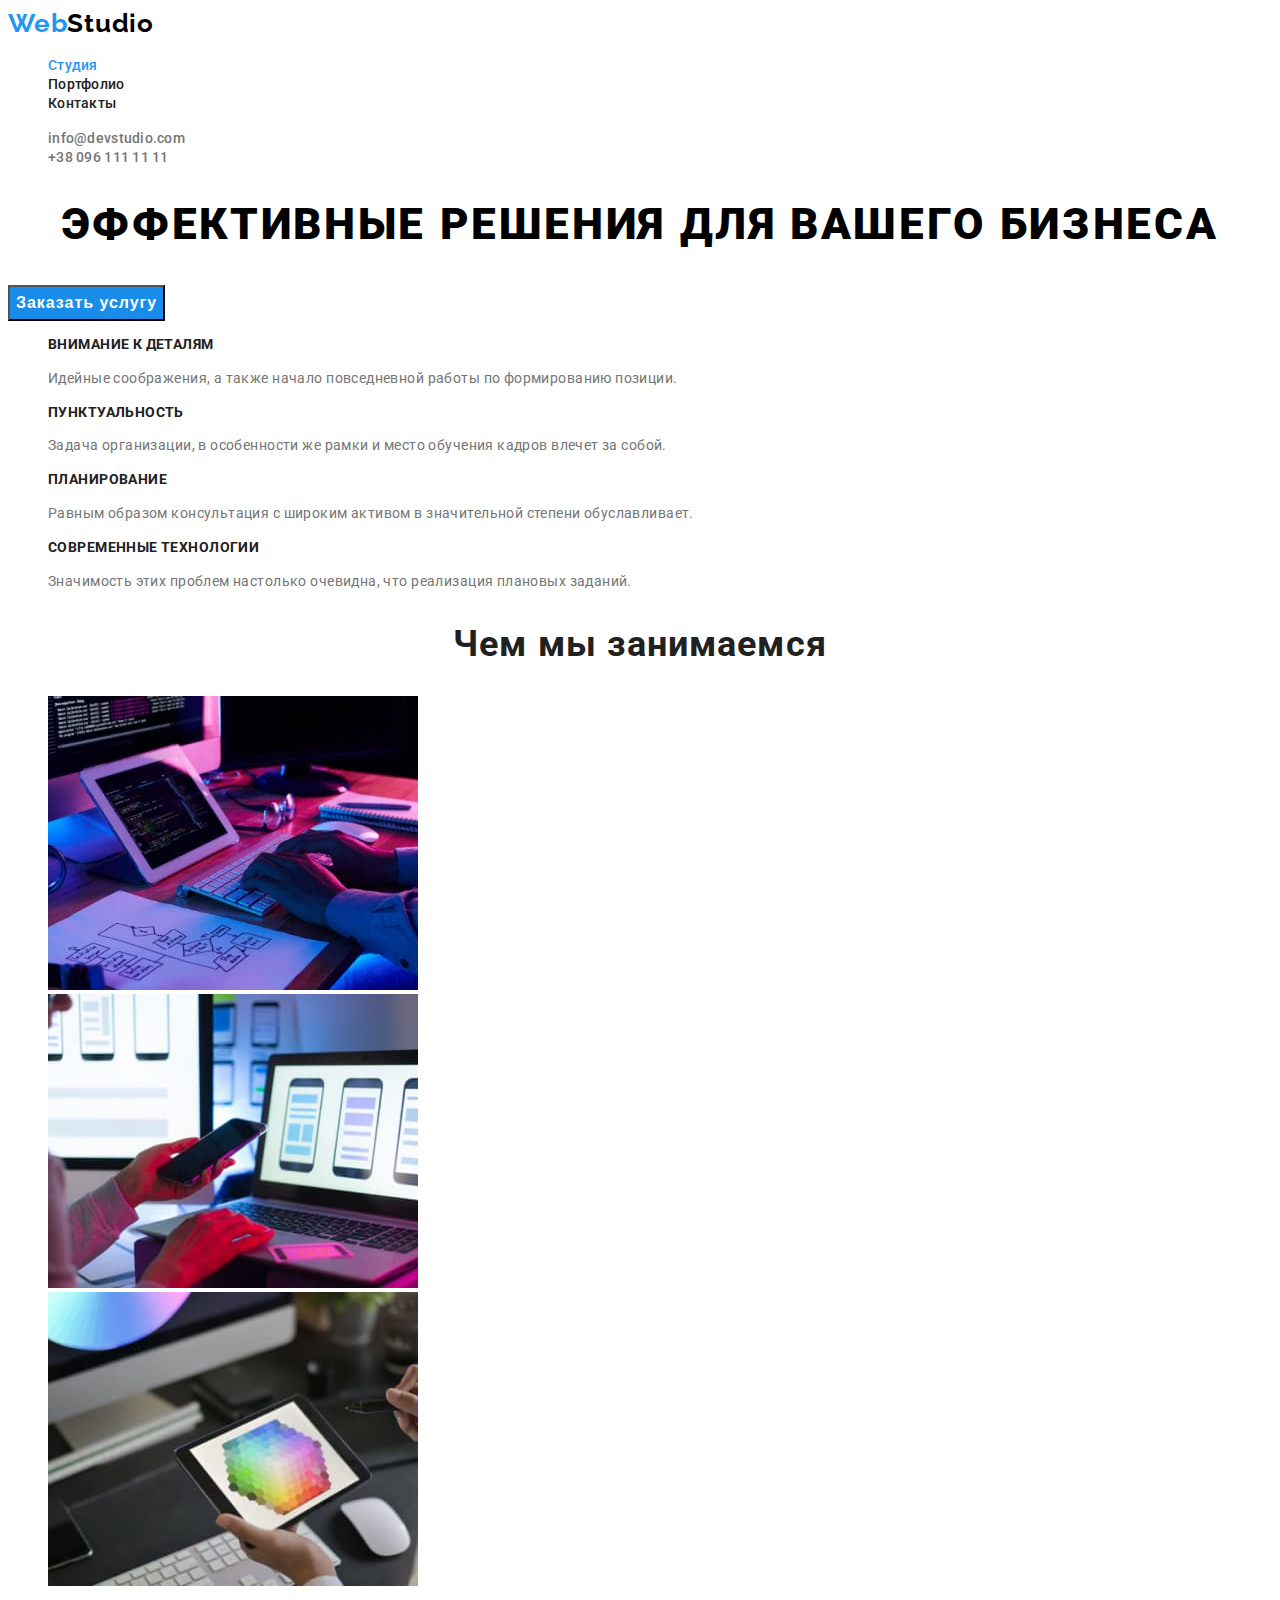
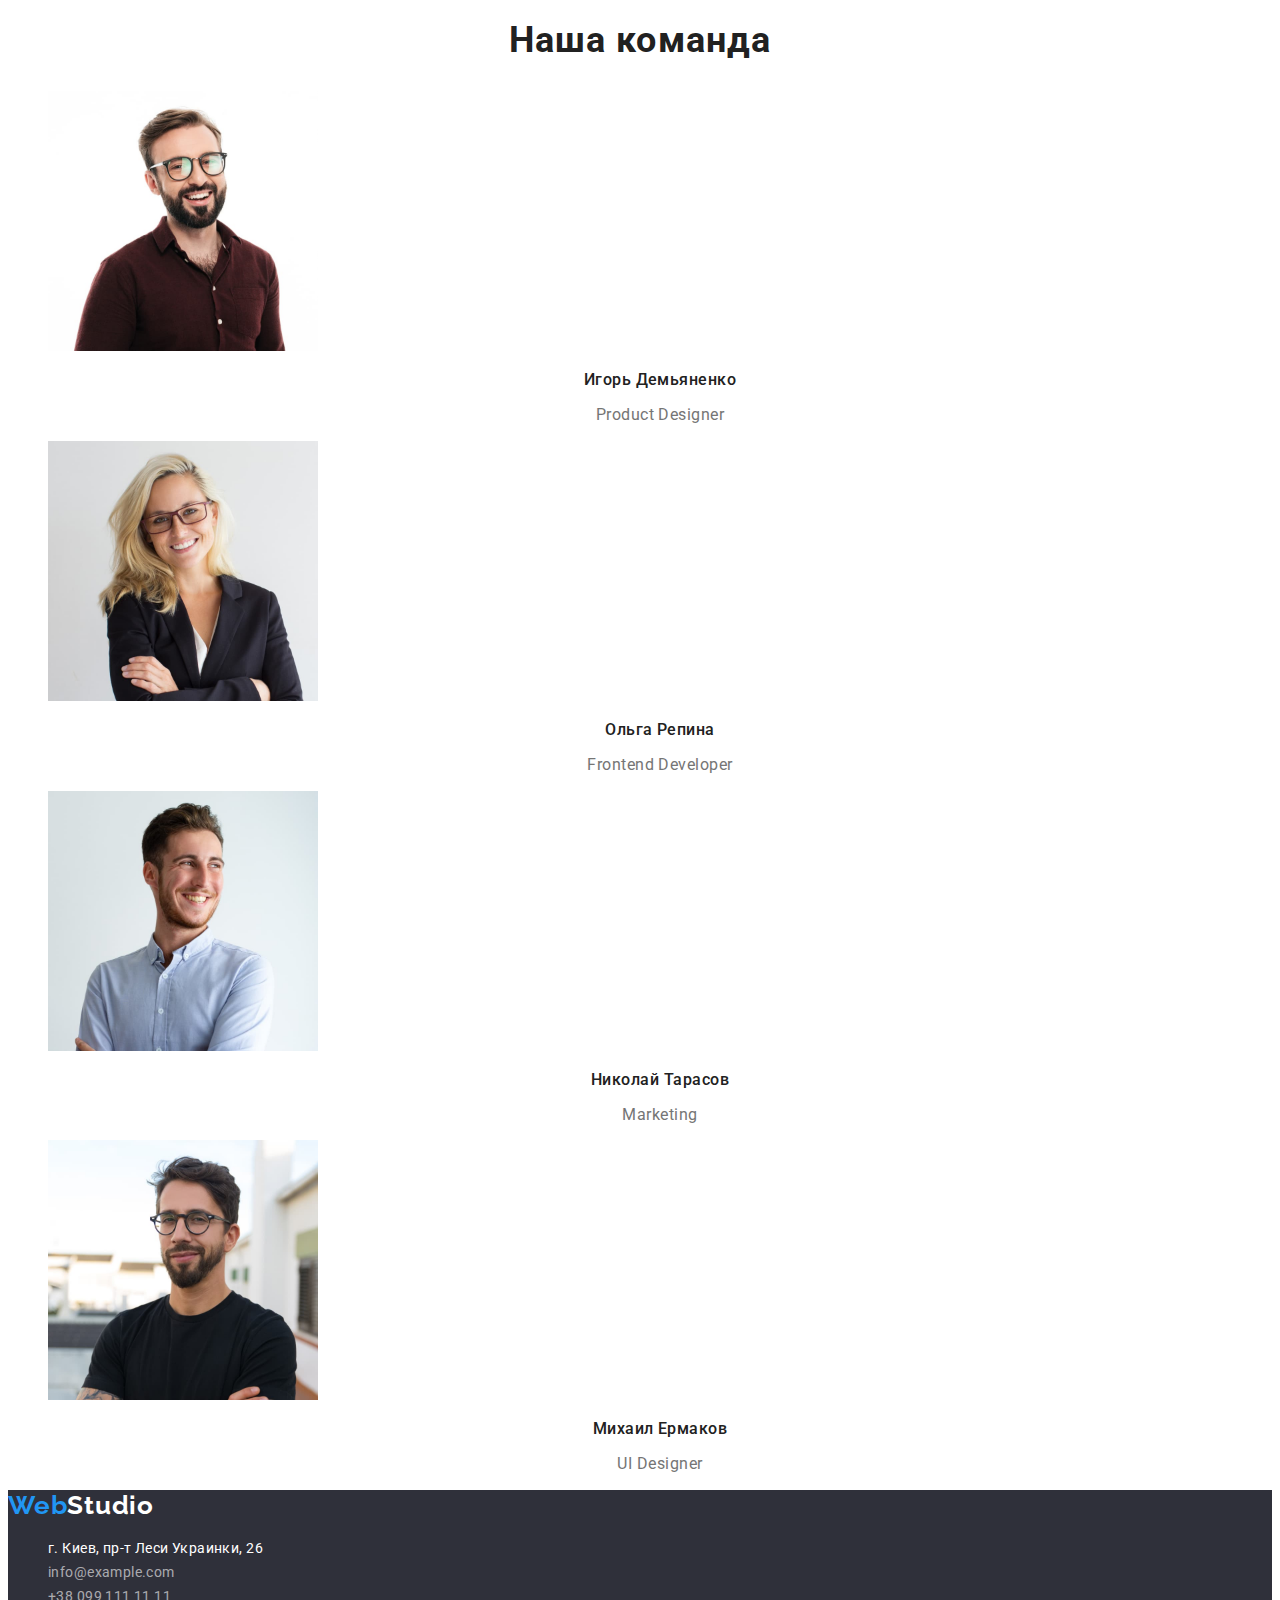
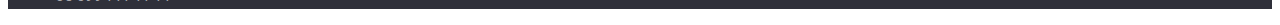
==== index.html @ 5d27d2a9 "добавление файлов" ====
<!DOCTYPE html>
<html lang="ru">
<head>
    <meta charset="UTF-8">
    <meta http-equiv="X-UA-Compatible" content="IE=edge">
    <meta name="viewport" content="width=device-width, initial-scale=1.0">
    <title>Web Studio</title>
<link rel="preconnect" href="https://fonts.gstatic.com">
<link 
    href="https://fonts.googleapis.com/css2?family=Raleway:wght@700&family=Roboto:wght@400;500;700;900&display=swap"
    rel="stylesheet">
<link rel="stylesheet" href="./css/styles.css">

</head>

<body>
    <!--HEADER-->
    <header class="page-header">
        <nav class="main-nav">
                <a target="_self" class="logo-text link " href="index.html"><span class="logo-color">Web</span>Studio</a>
            
            <ul class="list">
                <li class="menu-item">
                  <a target="_self" class="menu-link link current" href="index.html">Студия</a>
                </li>
                <li class="menu-item">
                    <a target="_self" class="menu-link link" href="portfolio.html">Портфолио</a>
                </li>
                <li class="menu-item">
                    <a target="_self" class="menu-link link" href="#footer">Контакты</a>
                </li>
                
            </ul>

        </nav>
            <div>
                <ul class="list">
                    <li><a class="header-contacts link" href="mailto:info@devstudio.com">info@devstudio.com</a></li>
                    <li><a class="header-contacts link" href="tel:+380961111111">+38 096 111 11 11</a></li>
                </ul>
            </div>
        
    </header>

    <main>
        <!--HEROUS-->
        <section class="hero">
            <div class="hero-middle">
                <h1 class="main-slogan">ЭФФЕКТИВНЫЕ РЕШЕНИЯ ДЛЯ ВАШЕГО БИЗНЕСА</h1>
                <button class="modal-btn" type="button">Заказать услугу</button>
            </div>
        </section>

        <!--OUR DISTINCTIVE FEATURES-->
        <section>
            <div>
                <h2 hidden>Наши преимущества</h2>
                <ul class="list">
                    <li>
                        <h3 class="features-title">внимание к деталям</h3>
                        <p class="features-text">Идейные соображения, а также начало повседневной работы по формированию позиции.</p>
                    </li>
                    <li>
                        <h3 class="features-title">пунктуальность</h3>
                        <p class="features-text">Задача организации, в особенности же рамки и место обучения кадров влечет за собой.</p>
                    </li>
                    <li>
                        <h3 class="features-title">планирование</h3>
                        <p class="features-text">Равным образом консультация с широким активом в значительной степени обуславливает.</p>
                    </li>
                    <li>
                        <h3 class="features-title">современные технологии</h3>
                        <p class="features-text">Значимость этих проблем настолько очевидна, что реализация плановых заданий.</p>
                    </li>
                </ul>
            </div>
        </section>

        <section>
            <!--WHAT WE ARE DOING-->
            <div>
                <h2 class="activity">Чем мы занимаемся</h2>
                <ul class="list">
                    <li><img src="./images/what-are-we-doing/left.jpg" alt="Человек печатает на клавиатуре" width="370" height="294"> 
                     </li>
                    <li><img src="./images/what-are-we-doing/middle.jpg" alt="Человек держит в руках телефон" width="370" height="294">
                    </li>
                    <li><img src="./images/what-are-we-doing/right.jpg" alt="Человек держит в руках планшет" width="370" height="294">
                    </li>
                </ul>
            </div>
        
        </section>

        <section>
            <!--OUR TEAM-->
            <div>
                <h2 class="our-team-tittle">Наша команда</h2>
                <ul class="list">
                    <li>
                        <img src="./images/our-team/1.jpg" alt="мужчина в очках" width="270" height="260">
                        <h3 class="our-team-name">Игорь Демьяненко</h3>
                        <p class="our-team-post" lang="en">Product Designer</p>
                    </li>

                    <li>
                        <img src="./images/our-team/2.jpg" alt="девушка в очках" width="270" height="260">
                        <h3 class="our-team-name">Ольга Репина</h3>
                        <p class="our-team-post" lang="en">Frontend Developer</p>
                    </li>
                    <li>
                        <img src="./images/our-team/3.jpg" alt="мужчина в голубой рубашке" width="270" height="260">
                        <h3 class="our-team-name">Николай Тарасов</h3>
                        <p class="our-team-post" lang="en">Marketing</p>
                    </li>
                    <li>
                        <img src="./images/our-team/4.jpg" alt="мужчина в очках и футболке" width="270" height="260">
                        <h3 class="our-team-name">Михаил Ермаков</h3>
                        <p class="our-team-post" lang="en">UI Designer</p>
                    </li>
                    
                </ul>
            </div>
        </section>
    </main>

    <footer id="footer">
        <!--Contact Information-->
        
        <div class="footer-bg">
            <a class="logo-text-footer link" href="index.html"><span class="logo-color">Web</span>Studio</a>

            <address>
            
                <ul class="list">
            
                    <li><a class="footer-adress-color link" href="https://goo.gl/maps/4jYSG3tw3BuYqJCy7"><span>г. Киев, пр-т Леси Украинки, 26</span></a></li>
            
                    <li><a class="footer-contacts link" href="mailto:">info@example.com</a></li>
            
                    <li><a class="footer-contacts link" href="tel:+380991111111">+38 099 111 11 11</a></li>
            
                </ul>
            
            </address>

        </div>
         
    </footer>


</body>


</html>
---- css/styles.css ----
:root {
  --main-font: "Roboto", sans-serif;
  --secondary-font: "Raleway", sans-serif;
  --basic-color: #212121;
  --accent-color: #2196f3;
}
.list {
  list-style: none;
}

.link {
  text-decoration: none;
}

body {
  font-family: "Roboto", sans-serif;
}

/*===Header==*/

.logo-text {
  font-family: var(--secondary-font);
  font-weight: 700;
  font-size: 26px;
  line-height: 1.19;
  /* identical to box height */
  letter-spacing: 0.03em;
  color: #000000;
}

.logo-color {
  color: #2196f3;
}

.menu-link {
  font-weight: 500;
  font-size: 14px;
  line-height: 1.14;
  letter-spacing: 0.02em;

  color: #212121;
}

.menu-link.current {
  color: var(--accent-color);
}
.menu-link:hover,
.menu-link:focus {
  color: var(--accent-color);
}

.header-contacts {
  font-weight: 500;
  font-size: 14px;
  line-height: 1.14;
  letter-spacing: 0.02em;

  color: #757575;
}

.header-contacts:hover,
.header-contacts:focus {
  color: var(--accent-color);
}

/*====END HEADER====*/

/*====HEROUS====*/

.main-slogan {
  font-weight: 900;
  font-size: 44px;
  line-height: 1.36;
  /* or 136% */
  text-align: center;
  letter-spacing: 0.06em;
  text-transform: uppercase;
  color: #000000;

  /*color: #ffffff;*/
}

.modal-btn {
  font-weight: 700;
  font-size: 16px;
  line-height: 1.87;
  /* identical to box height, or 187% */
  display: flex;
  align-items: center;
  text-align: center;
  letter-spacing: 0.06em;
  cursor: pointer;
  background-color: #188ce8;

  color: #ffffff;
}

/*====END HEROUS====*/

/*====FEATURES SECTION====*/

.features-title {
  font-weight: 700;
  font-size: 14px;
  line-height: 1.14;
  letter-spacing: 0.03em;
  text-transform: uppercase;

  color: #212121;
}

.features-text {
  font-weight: 400;
  font-size: 14px;
  line-height: 1.71;
  /* or 171% */
  letter-spacing: 0.03em;

  color: #757575;
}

/*====END FEATURES SECTION====*/

/*====WHAT WE ARE DOING====*/
.activity {
  font-weight: 700;
  font-size: 36px;
  line-height: 1.16;
  text-align: center;
  letter-spacing: 0.03em;

  color: #212121;
}

/*====OUR TEAM SECTION====*/

.our-team-tittle {
  font-weight: 700;
  font-size: 36px;
  line-height: 1.16;
  text-align: center;
  letter-spacing: 0.03em;

  color: #212121;
}

.our-team-name {
  font-weight: 500;
  font-size: 16px;
  line-height: 1.18;
  /* identical to box height */
  text-align: center;
  letter-spacing: 0.03em;

  color: #212121;
}

.our-team-post {
  font-weight: 400;
  font-size: 16px;
  line-height: 1.18;
  /* identical to box height */
  text-align: center;
  letter-spacing: 0.03em;

  color: #757575;
}

/*====END OUR TEAM SECTION====*/

/*==PORTFOLIO MAIN==*/
.portfolio-list-btn {
  font-family: "Roboto", sans-serif;
  font-weight: 500;
  font-size: 16px;
  line-height: 1.62;
  /* identical to box height, or 162% */
  text-align: center;
  letter-spacing: 0.03em;
  cursor: pointer;
  background: #f5f4fa;
  border-radius: 4px;
  color: var(--basic-color);
}
.portfolio-list-btn:hover,
.portfolio-list-btn:focus {
  background-color: var(--accent-color);
  color: #ffffff;
}

/*==END PORTFOLIO MAIN==*/

/*====FOOTER====*/

.footer-bg {
  background: #2f303a;
}

.logo-text-footer {
  font-family: var(--secondary-font);
  font-style: normal;
  font-weight: 700;
  font-size: 26px;
  line-height: 1.19;
  /* identical to box height */
  letter-spacing: 0.03em;
  color: #ffffff;
}

.footer-adress-color {
  font-style: normal;
  font-weight: 400;
  font-size: 14px;
  line-height: 1.71;
  /* or 171% */
  letter-spacing: 0.03em;

  color: #ffffff;
}

.footer-contacts {
  font-style: normal;
  font-size: 14px;
  line-height: 1.71;
  /* or 171% */
  letter-spacing: 0.03em;

  color: rgba(255, 255, 255, 0.6);
}
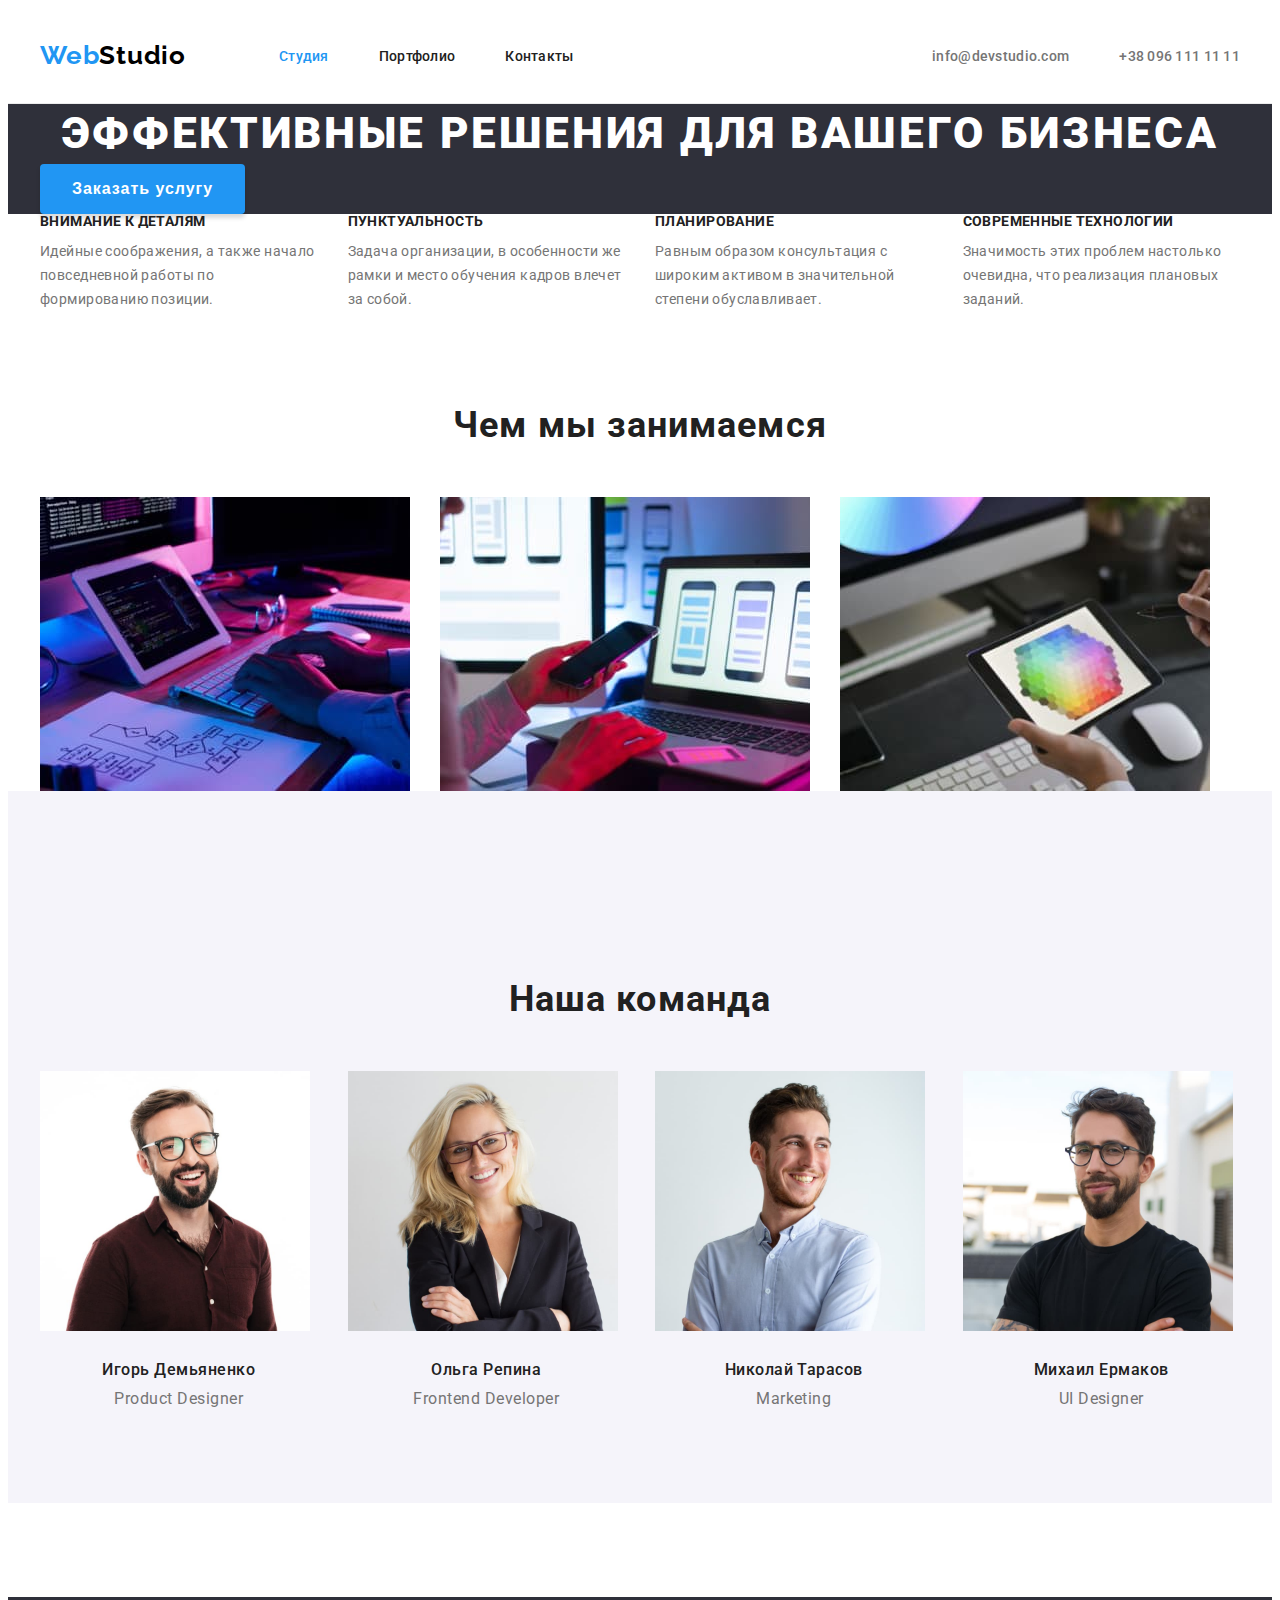
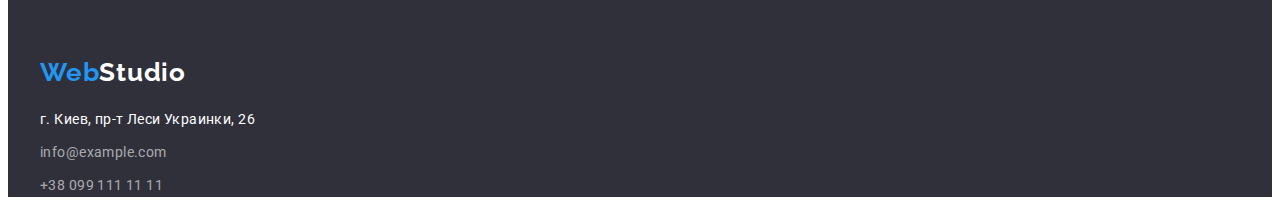
==== commit f80dd68c: "Добавление файлов в репозиторий" ====
--- a/index.html
+++ b/index.html
@@ -9,143 +9,172 @@
 <link 
     href="https://fonts.googleapis.com/css2?family=Raleway:wght@700&family=Roboto:wght@400;500;700;900&display=swap"
     rel="stylesheet">
+    <link rel="stylesheet" href="https://cdnjs.cloudflare.com/ajax/libs/modern-normalize/1.1.0/modern-normalize.min.css"
+        
+    integrity="sha512-wpPYUAdjBVSE4KJnH1VR1HeZfpl1ub8YT/NKx4PuQ5NmX2tKuGu6U/JRp5y+Y8XG2tV+wKQpNHVUX03MfMFn9Q=="
+    crossorigin="anonymous" referrerpolicy="no-referrer" />
+    
 <link rel="stylesheet" href="./css/styles.css">
 
 </head>
 
 <body>
     <!--HEADER-->
-    <header class="page-header">
-        <nav class="main-nav">
-                <a target="_self" class="logo-text link " href="index.html"><span class="logo-color">Web</span>Studio</a>
-            
-            <ul class="list">
-                <li class="menu-item">
-                  <a target="_self" class="menu-link link current" href="index.html">Студия</a>
-                </li>
-                <li class="menu-item">
-                    <a target="_self" class="menu-link link" href="portfolio.html">Портфолио</a>
-                </li>
-                <li class="menu-item">
-                    <a target="_self" class="menu-link link" href="#footer">Контакты</a>
-                </li>
-                
-            </ul>
+    <div class="page-header">
+        <div class="container">
+            <header class="header">
+                <nav class="main-nav navigation">
+                    <a target="_self" class="logo-text link " href="index.html"><span class="logo-color">Web</span>Studio</a>
+        
+                    <ul class="list menu">
+                        <li class="menu-item">
+                            <a target="_self" class="menu-link link current" href="index.html">Студия</a>
+                        </li>
+                        <li class="menu-item">
+                            <a target="_self" class="menu-link link" href="portfolio.html">Портфолио</a>
+                        </li>
+                        <li class="menu-item">
+                            <a target="_self" class="menu-link link" href="#footer">Контакты</a>
+                        </li>
+        
+                    </ul>
+        
+        
+                    <ul class="menu-header-contacts list">
+                        <li><a class="header-contacts menu-header-contacts-email link"
+                                href="mailto:info@devstudio.com">info@devstudio.com</a></li>
+                        <li><a class="header-contacts link" href="tel:+380961111111">+38 096 111 11 11</a></li>
+                    </ul>
+        
+        
+                </nav>
+        
+        
+            </header>
+        </div>
 
-        </nav>
-            <div>
-                <ul class="list">
-                    <li><a class="header-contacts link" href="mailto:info@devstudio.com">info@devstudio.com</a></li>
-                    <li><a class="header-contacts link" href="tel:+380961111111">+38 096 111 11 11</a></li>
-                </ul>
-            </div>
-        
-    </header>
+    </div>
+    
 
     <main>
         <!--HEROUS-->
-        <section class="hero">
-            <div class="hero-middle">
-                <h1 class="main-slogan">ЭФФЕКТИВНЫЕ РЕШЕНИЯ ДЛЯ ВАШЕГО БИЗНЕСА</h1>
-                <button class="modal-btn" type="button">Заказать услугу</button>
+        <div class="herous-background">
+            <div class="container">
+                <section class="hero">
+                    <div class="hero-middle">
+                        <h1 class="main-slogan">ЭФФЕКТИВНЫЕ РЕШЕНИЯ ДЛЯ ВАШЕГО БИЗНЕСА</h1>
+                        <button class="modal-btn" type="button">Заказать услугу</button>
+                    </div>
+                </section>
+            
             </div>
-        </section>
+        </div>
+        
+        <!--OUR DISTINCTIVE FEATURES-->
+        <div class="container">
+            <section>
+                <div>
+                    <h2 hidden>Наши преимущества</h2>
+                    <ul class="list features-list">
+                        <li class="features-list-item">
+                            <h3 class="features-title">внимание к деталям</h3>
+                            <p class="features-text">Идейные соображения, а также начало повседневной работы по формированию позиции.</p>
+                        </li>
+                        <li class="features-list-item">
+                            <h3 class="features-title">пунктуальность</h3>
+                            <p class="features-text">Задача организации, в особенности же рамки и место обучения кадров влечет за собой.</p>
+                        </li>
+                        <li class="features-list-item">
+                            <h3 class="features-title">планирование</h3>
+                            <p class="features-text">Равным образом консультация с широким активом в значительной степени обуславливает.</p>
+                        </li>
+                        <li class="features-list-item">
+                            <h3 class="features-title">современные технологии</h3>
+                            <p class="features-text">Значимость этих проблем настолько очевидна, что реализация плановых заданий.</p>
+                        </li>
+                    </ul>
+                </div>
+            </section>
 
-        <!--OUR DISTINCTIVE FEATURES-->
-        <section>
-            <div>
-                <h2 hidden>Наши преимущества</h2>
-                <ul class="list">
-                    <li>
-                        <h3 class="features-title">внимание к деталям</h3>
-                        <p class="features-text">Идейные соображения, а также начало повседневной работы по формированию позиции.</p>
-                    </li>
-                    <li>
-                        <h3 class="features-title">пунктуальность</h3>
-                        <p class="features-text">Задача организации, в особенности же рамки и место обучения кадров влечет за собой.</p>
-                    </li>
-                    <li>
-                        <h3 class="features-title">планирование</h3>
-                        <p class="features-text">Равным образом консультация с широким активом в значительной степени обуславливает.</p>
-                    </li>
-                    <li>
-                        <h3 class="features-title">современные технологии</h3>
-                        <p class="features-text">Значимость этих проблем настолько очевидна, что реализация плановых заданий.</p>
-                    </li>
-                </ul>
-            </div>
-        </section>
+        </div>
 
-        <section>
-            <!--WHAT WE ARE DOING-->
-            <div>
-                <h2 class="activity">Чем мы занимаемся</h2>
-                <ul class="list">
-                    <li><img src="./images/what-are-we-doing/left.jpg" alt="Человек печатает на клавиатуре" width="370" height="294"> 
-                     </li>
-                    <li><img src="./images/what-are-we-doing/middle.jpg" alt="Человек держит в руках телефон" width="370" height="294">
-                    </li>
-                    <li><img src="./images/what-are-we-doing/right.jpg" alt="Человек держит в руках планшет" width="370" height="294">
-                    </li>
-                </ul>
-            </div>
+        <div class="container">
+            <section>
+                <!--WHAT WE ARE DOING-->
+                <div>
+                    <h2 class="activity">Чем мы занимаемся</h2>
+                    <ul class="list activity-list">
+                        <li class="activity-list-item"><img src="./images/what-are-we-doing/left.jpg" alt="Человек печатает на клавиатуре" width="370" height="294"> 
+                        </li>
+                        <li class="activity-list-item"><img src="./images/what-are-we-doing/middle.jpg" alt="Человек держит в руках телефон" width="370" height="294">
+                        </li>
+                        <li class="activity-list-item"><img src="./images/what-are-we-doing/right.jpg" alt="Человек держит в руках планшет" width="370" height="294">
+                        </li>
+                    </ul>
+                </div>
+            
+            </section>
+        </div>
+
         
-        </section>
+            <section class="masters section">
+                <!--OUR TEAM-->
+                <div class="container">
+                    <h2 class="our-team-tittle">Наша команда</h2>
+                    <ul class="masters-list list">
+                        <li class="masters-list-item">
+                            <img src="./images/our-team/1.jpg" alt="мужчина в очках" width="270" height="260">
+                            <h3 class="our-team-name">Игорь Демьяненко</h3>
+                            <p class="our-team-post" lang="en">Product Designer</p>
+                        </li>
 
-        <section>
-            <!--OUR TEAM-->
-            <div>
-                <h2 class="our-team-tittle">Наша команда</h2>
-                <ul class="list">
-                    <li>
-                        <img src="./images/our-team/1.jpg" alt="мужчина в очках" width="270" height="260">
-                        <h3 class="our-team-name">Игорь Демьяненко</h3>
-                        <p class="our-team-post" lang="en">Product Designer</p>
-                    </li>
+                        <li class="masters-list-item">
+                            <img src="./images/our-team/2.jpg" alt="девушка в очках" width="270" height="260">
+                            <h3 class="our-team-name">Ольга Репина</h3>
+                            <p class="our-team-post" lang="en">Frontend Developer</p>
+                        </li>
+                        <li class="masters-list-item">
+                            <img src="./images/our-team/3.jpg" alt="мужчина в голубой рубашке" width="270" height="260">
+                            <h3 class="our-team-name">Николай Тарасов</h3>
+                            <p class="our-team-post" lang="en">Marketing</p>
+                        </li>
+                        <li class="masters-list-item">
+                            <img src="./images/our-team/4.jpg" alt="мужчина в очках и футболке" width="270" height="260">
+                            <h3 class="our-team-name">Михаил Ермаков</h3>
+                            <p class="our-team-post" lang="en">UI Designer</p>
+                        </li>
+                        
+                    </ul>
+                </div>
+            </section>
+        
 
-                    <li>
-                        <img src="./images/our-team/2.jpg" alt="девушка в очках" width="270" height="260">
-                        <h3 class="our-team-name">Ольга Репина</h3>
-                        <p class="our-team-post" lang="en">Frontend Developer</p>
-                    </li>
-                    <li>
-                        <img src="./images/our-team/3.jpg" alt="мужчина в голубой рубашке" width="270" height="260">
-                        <h3 class="our-team-name">Николай Тарасов</h3>
-                        <p class="our-team-post" lang="en">Marketing</p>
-                    </li>
-                    <li>
-                        <img src="./images/our-team/4.jpg" alt="мужчина в очках и футболке" width="270" height="260">
-                        <h3 class="our-team-name">Михаил Ермаков</h3>
-                        <p class="our-team-post" lang="en">UI Designer</p>
-                    </li>
-                    
-                </ul>
-            </div>
-        </section>
     </main>
 
     <footer id="footer">
         <!--Contact Information-->
-        
         <div class="footer-bg">
-            <a class="logo-text-footer link" href="index.html"><span class="logo-color">Web</span>Studio</a>
-
-            <address>
+            <div class="container text-footer">
+                <a class="logo-text-footer link" href="index.html"><span class="logo-color">Web</span>Studio</a>
             
-                <ul class="list">
+                <address>
             
-                    <li><a class="footer-adress-color link" href="https://goo.gl/maps/4jYSG3tw3BuYqJCy7"><span>г. Киев, пр-т Леси Украинки, 26</span></a></li>
+                    <ul class="list info-footer">
             
-                    <li><a class="footer-contacts link" href="mailto:">info@example.com</a></li>
+                        <li class="info-footer-item"><a class="footer-adress-color link" href="https://goo.gl/maps/4jYSG3tw3BuYqJCy7"><span>г. Киев, пр-т
+                                    Леси Украинки, 26</span></a></li>
             
-                    <li><a class="footer-contacts link" href="tel:+380991111111">+38 099 111 11 11</a></li>
+                        <li class="info-footer-item"><a class="footer-contacts link" href="mailto:">info@example.com</a></li>
             
-                </ul>
+                        <li class="info-footer-item"><a class="footer-contacts link" href="tel:+380991111111">+38 099 111 11 11</a></li>
             
-            </address>
-
+                    </ul>
+            
+                </address>
+            
+            </div>
         </div>
-         
+    
     </footer>
 
 
--- a/css/styles.css
+++ b/css/styles.css
@@ -4,6 +4,31 @@
   --basic-color: #212121;
   --accent-color: #2196f3;
 }
+
+h1,
+h2,
+h3,
+h4,
+h5,
+h6,
+p {
+  margin-top: 0;
+  margin-bottom: 0;
+}
+
+img {
+  display: block;
+  max-width: 100%;
+  height: auto;
+}
+
+ul,
+ol {
+  margin-top: 0;
+  margin-bottom: 0;
+  padding-left: 0;
+}
+
 .list {
   list-style: none;
 }
@@ -16,7 +41,38 @@
   font-family: "Roboto", sans-serif;
 }
 
+.container {
+  width: 1200px;
+  margin-left: auto;
+  margin-right: auto;
+  padding-left: 15px;
+  padding-right: 15px;
+}
+
+.section {
+  padding-top: 94px;
+  padding-bottom: 94px;
+}
+
 /*===Header==*/
+
+.header {
+  padding-top: 32px;
+  padding-bottom: 32px;
+}
+
+.page-header {
+  border-bottom: 1px solid #ececec;
+}
+
+.navigation {
+  display: flex;
+  align-items: center;
+}
+.menu {
+  display: flex;
+  align-items: center;
+}
 
 .logo-text {
   font-family: var(--secondary-font);
@@ -26,6 +82,7 @@
   /* identical to box height */
   letter-spacing: 0.03em;
   color: #000000;
+  margin-right: 93px;
 }
 
 .logo-color {
@@ -49,13 +106,27 @@
   color: var(--accent-color);
 }
 
+.menu-item {
+  margin-right: 50px;
+}
+
+.menu-header-contacts {
+  display: flex;
+  align-items: center;
+  margin-left: auto;
+}
+
+.menu-header-contacts-email {
+  padding-right: 50px;
+}
+
 .header-contacts {
   font-weight: 500;
   font-size: 14px;
   line-height: 1.14;
   letter-spacing: 0.02em;
-
   color: #757575;
+  padding-left: ; /*==150;==*/
 }
 
 .header-contacts:hover,
@@ -66,6 +137,10 @@
 /*====END HEADER====*/
 
 /*====HEROUS====*/
+
+.herous-background {
+  background: #2f303a;
+}
 
 .main-slogan {
   font-weight: 900;
@@ -73,31 +148,49 @@
   line-height: 1.36;
   /* or 136% */
   text-align: center;
+  text-align: wrap;
   letter-spacing: 0.06em;
   text-transform: uppercase;
-  color: #000000;
-
-  /*color: #ffffff;*/
+  color: #ffffff;
 }
 
 .modal-btn {
+  background: #2196f3;
+  box-shadow: 0px 4px 4px rgba(0, 0, 0, 0.15);
+  border-radius: 4px;
+  border: hidden;
+
   font-weight: 700;
   font-size: 16px;
   line-height: 1.87;
   /* identical to box height, or 187% */
   display: flex;
   align-items: center;
-  text-align: center;
+  padding: 10px 32px;
   letter-spacing: 0.06em;
   cursor: pointer;
-  background-color: #188ce8;
 
   color: #ffffff;
 }
 
 /*====END HEROUS====*/
 
+/*====MAIN SECTION====*/
+
 /*====FEATURES SECTION====*/
+
+.features-list {
+  display: flex;
+  flex-wrap: wrap;
+  margin-left: -30px;
+  margin-top: -94px;
+}
+
+.features-list-item {
+  flex-basis: calc(100% / 4 - 30px);
+  margin-left: 30px;
+  margin-top: 94px;
+}
 
 .features-title {
   font-weight: 700;
@@ -115,6 +208,7 @@
   line-height: 1.71;
   /* or 171% */
   letter-spacing: 0.03em;
+  margin-top: 10px;
 
   color: #757575;
 }
@@ -122,17 +216,48 @@
 /*====END FEATURES SECTION====*/
 
 /*====WHAT WE ARE DOING====*/
+.activity-list {
+  display: flex;
+  margin-left: -30px;
+  margin-top: -50px;
+}
+
+.activity-list-item {
+  flex-basis: calc((100%-90px) / 3);
+  margin-left: 30px;
+  margin-top: 50px;
+}
+
 .activity {
   font-weight: 700;
   font-size: 36px;
   line-height: 1.16;
   text-align: center;
   letter-spacing: 0.03em;
+  margin-bottom: 50px;
+  margin-top: 94px;
 
   color: #212121;
 }
 
 /*====OUR TEAM SECTION====*/
+
+.masters {
+  background-color: #f5f4fa;
+}
+
+.masters-list {
+  display: flex;
+  flex-wrap: wrap;
+  margin-left: -30px;
+  margin-top: -50px;
+}
+
+.masters-list-item {
+  flex-basis: calc((100% - 120px) / 4);
+  margin-left: 30px;
+  margin-top: 50px;
+}
 
 .our-team-tittle {
   font-weight: 700;
@@ -140,6 +265,8 @@
   line-height: 1.16;
   text-align: center;
   letter-spacing: 0.03em;
+  margin-bottom: 50px;
+  margin-top: 94px;
 
   color: #212121;
 }
@@ -151,6 +278,7 @@
   /* identical to box height */
   text-align: center;
   letter-spacing: 0.03em;
+  padding-top: 30px;
 
   color: #212121;
 }
@@ -162,6 +290,7 @@
   /* identical to box height */
   text-align: center;
   letter-spacing: 0.03em;
+  padding-top: 10px;
 
   color: #757575;
 }
@@ -169,8 +298,31 @@
 /*====END OUR TEAM SECTION====*/
 
 /*==PORTFOLIO MAIN==*/
+
+.buttons-list {
+  display: flex;
+  justify-content: center;
+  align-items: center;
+  margin-top: 94px;
+}
+
+.border {
+  border-bottom: 1px solid #eeeeee;
+  box-sizing: border-box;
+}
+
+.images-list {
+  display: flex;
+  flex-wrap: wrap;
+}
+
+.images-list-item {
+  flex-basis: calc((100%-90px) / 3 - 30px);
+  margin-left: 30px;
+  margin-top: 34px;
+}
+
 .portfolio-list-btn {
-  font-family: "Roboto", sans-serif;
   font-weight: 500;
   font-size: 16px;
   line-height: 1.62;
@@ -180,20 +332,47 @@
   cursor: pointer;
   background: #f5f4fa;
   border-radius: 4px;
+  border: hidden;
   color: var(--basic-color);
-}
+  margin-left: 8px;
+  padding: 6px 22px;
+}
+
 .portfolio-list-btn:hover,
 .portfolio-list-btn:focus {
   background-color: var(--accent-color);
   color: #ffffff;
 }
 
+.portfolio-tittle {
+  margin-top: 20px;
+  height: 36px;
+}
+
+.portfolio-item-text {
+  padding-top: 4px;
+  margin-bottom: 94px;
+}
+
 /*==END PORTFOLIO MAIN==*/
 
 /*====FOOTER====*/
 
 .footer-bg {
   background: #2f303a;
+}
+
+.text-footer {
+  margin-top: 94px;
+  padding-top: 60px;
+}
+
+.info-footer {
+  margin-top: 20px;
+}
+
+.info-footer-item:not(:last-child) {
+  padding-bottom: 9px;
 }
 
 .logo-text-footer {
@@ -224,6 +403,7 @@
   line-height: 1.71;
   /* or 171% */
   letter-spacing: 0.03em;
+  margin-top: 20px;
 
   color: rgba(255, 255, 255, 0.6);
 }
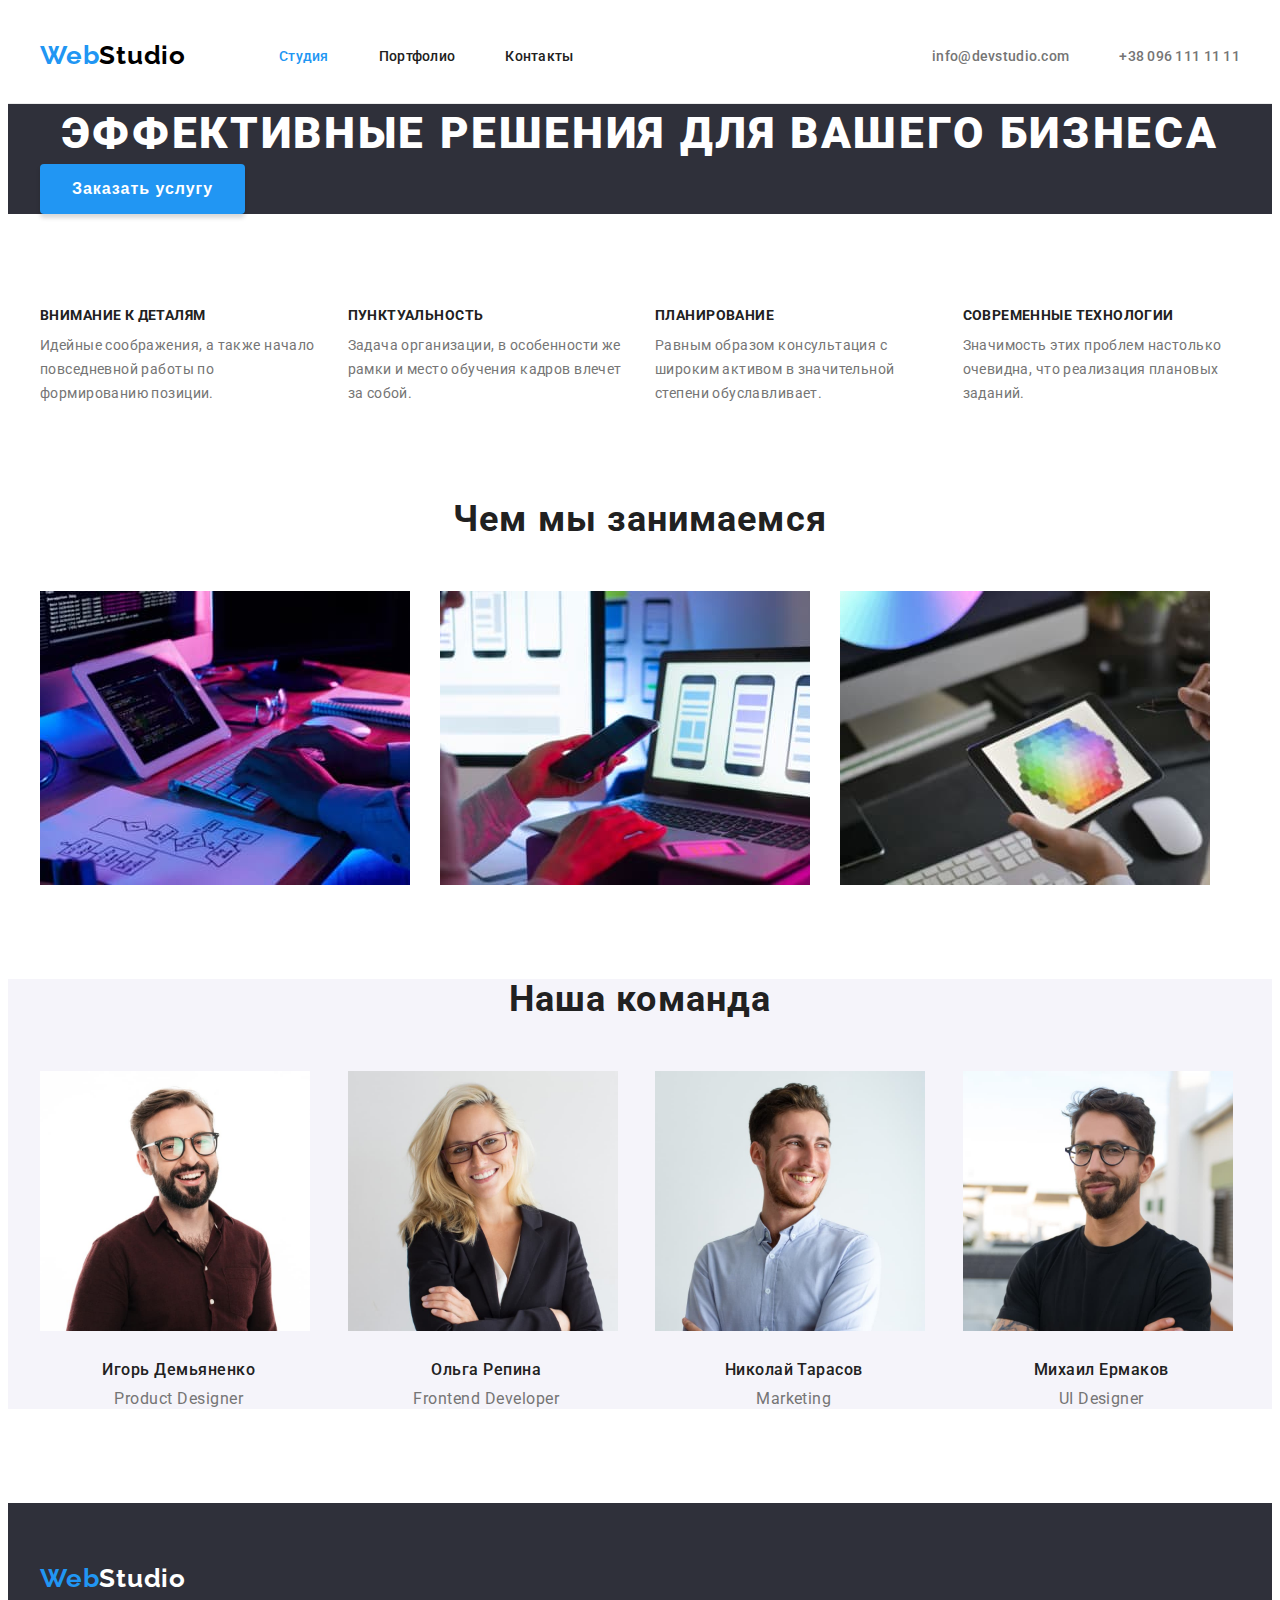
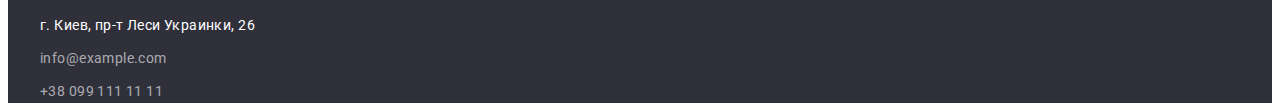
==== commit 8f77318f: "Исправление некоторых визуальных частей, надеюсь к лучшему" ====
--- a/index.html
+++ b/index.html
@@ -117,7 +117,7 @@
         </div>
 
         
-            <section class="masters section">
+            <section class="masters">
                 <!--OUR TEAM-->
                 <div class="container">
                     <h2 class="our-team-tittle">Наша команда</h2>
--- a/css/styles.css
+++ b/css/styles.css
@@ -49,9 +49,9 @@
   padding-right: 15px;
 }
 
-.section {
-  padding-top: 94px;
-  padding-bottom: 94px;
+.border {
+  border-bottom: 1px solid #eeeeee;
+  box-sizing: border-box;
 }
 
 /*===Header==*/
@@ -183,7 +183,6 @@
   display: flex;
   flex-wrap: wrap;
   margin-left: -30px;
-  margin-top: -94px;
 }
 
 .features-list-item {
@@ -314,12 +313,14 @@
 .images-list {
   display: flex;
   flex-wrap: wrap;
+  padding-top: -50px;
+  margin-left: -30px;
 }
 
 .images-list-item {
   flex-basis: calc((100%-90px) / 3 - 30px);
+  padding-top: 50px;
   margin-left: 30px;
-  margin-top: 34px;
 }
 
 .portfolio-list-btn {
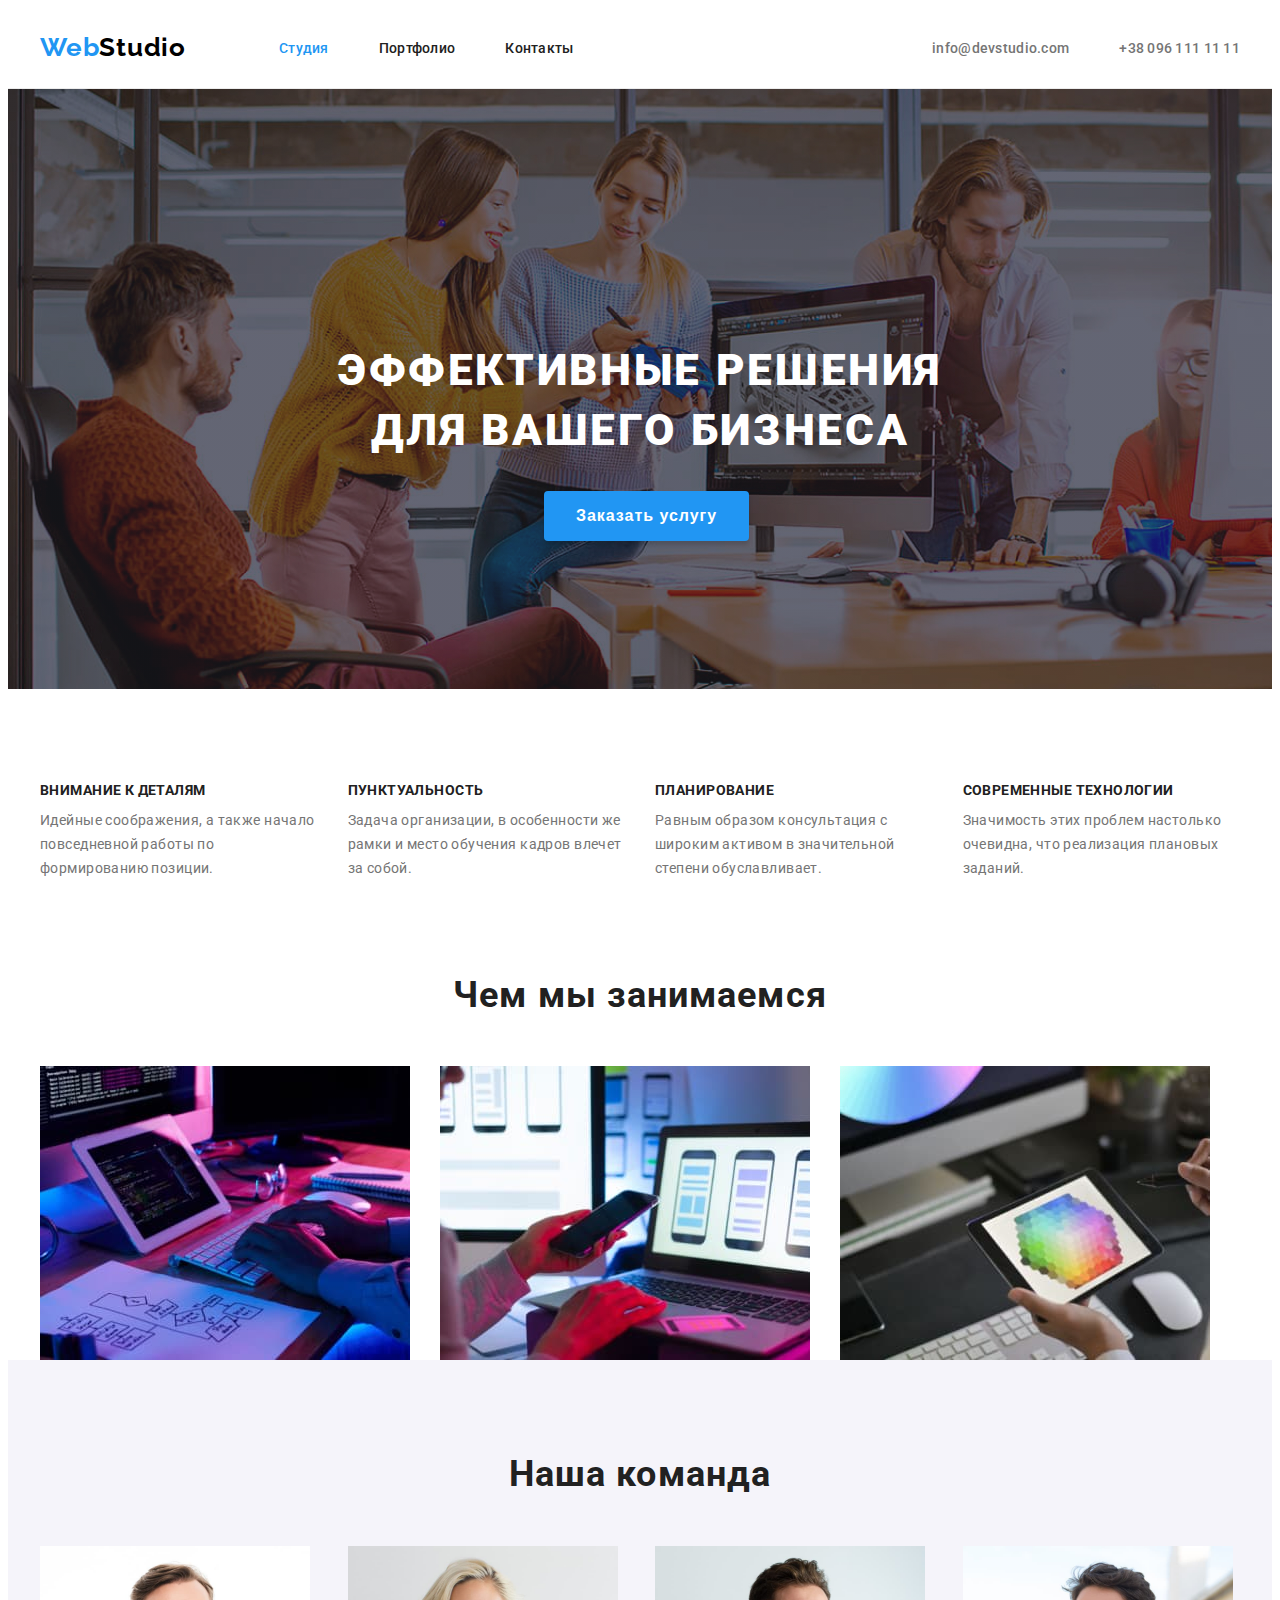
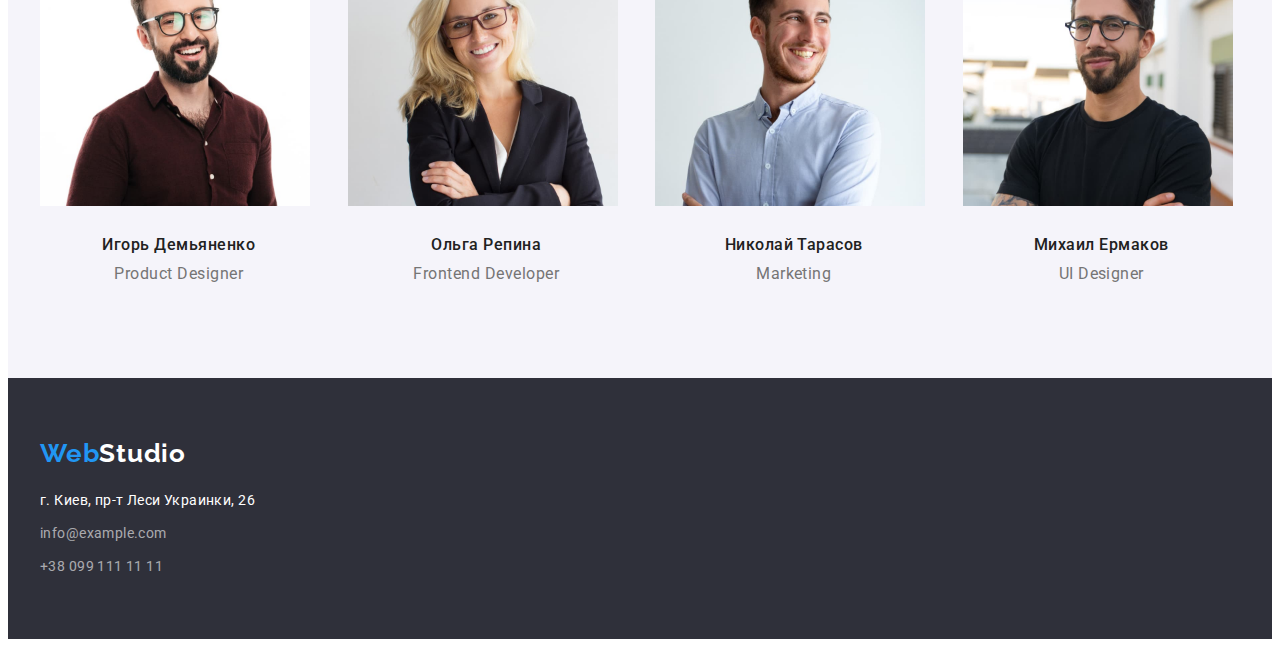
==== commit 8f9387a9: "Corrections in HW 3" ====
--- a/index.html
+++ b/index.html
@@ -66,7 +66,7 @@
                         <button class="modal-btn" type="button">Заказать услугу</button>
                     </div>
                 </section>
-            
+        
             </div>
         </div>
         
@@ -117,7 +117,7 @@
         </div>
 
         
-            <section class="masters">
+            <section class="employees">
                 <!--OUR TEAM-->
                 <div class="container">
                     <h2 class="our-team-tittle">Наша команда</h2>
@@ -154,29 +154,34 @@
     <footer id="footer">
         <!--Contact Information-->
         <div class="footer-bg">
-            <div class="container text-footer">
-                <a class="logo-text-footer link" href="index.html"><span class="logo-color">Web</span>Studio</a>
+            <!--SECTION FOOTER-->
+            <div class="section-footer">
+                <div class="container">
+                    <a class="logo-text-footer link" href="index.html"><span class="logo-color">Web</span>Studio</a>
+                
+                    <address>
+                
+                        <ul class="list info-footer">
+                
+                            <li class="info-footer-item"><a class="footer-adress-color link"
+                                    href="https://goo.gl/maps/4jYSG3tw3BuYqJCy7"><span>г. Киев, пр-т
+                                        Леси Украинки, 26</span></a></li>
+                
+                            <li class="info-footer-item"><a class="footer-contacts link" href="mailto:">info@example.com</a></li>
+                
+                            <li class="info-footer-item"><a class="footer-contacts link" href="tel:+380991111111">+38 099 111 11 11</a>
+                            </li>
+                
+                        </ul>
+                
+                    </address>
+                
+                </div>
+            </div>
             
-                <address>
-            
-                    <ul class="list info-footer">
-            
-                        <li class="info-footer-item"><a class="footer-adress-color link" href="https://goo.gl/maps/4jYSG3tw3BuYqJCy7"><span>г. Киев, пр-т
-                                    Леси Украинки, 26</span></a></li>
-            
-                        <li class="info-footer-item"><a class="footer-contacts link" href="mailto:">info@example.com</a></li>
-            
-                        <li class="info-footer-item"><a class="footer-contacts link" href="tel:+380991111111">+38 099 111 11 11</a></li>
-            
-                    </ul>
-            
-                </address>
-            
-            </div>
         </div>
     
     </footer>
-
 
 </body>
 
--- a/css/styles.css
+++ b/css/styles.css
@@ -57,8 +57,8 @@
 /*===Header==*/
 
 .header {
-  padding-top: 32px;
-  padding-bottom: 32px;
+  padding-top: 24px;
+  padding-bottom: 25px;
 }
 
 .page-header {
@@ -139,7 +139,21 @@
 /*====HEROUS====*/
 
 .herous-background {
-  background: #2f303a;
+  background-color: ;
+  background-image: linear-gradient(
+      rgba(47, 48, 58, 0.4),
+      rgba(47, 48, 58, 0.4)
+    ),
+    url(../images/header/bg.jpg);
+  height: 600px;
+  background-size: cover;
+}
+
+.hero-middle {
+  display: block;
+  flex-wrap: wrap;
+  padding-top: 252px;
+  padding-left: 252px;
 }
 
 .main-slogan {
@@ -147,11 +161,11 @@
   font-size: 44px;
   line-height: 1.36;
   /* or 136% */
-  text-align: center;
-  text-align: wrap;
   letter-spacing: 0.06em;
   text-transform: uppercase;
   color: #ffffff;
+  width: 696px;
+  text-align: center;
 }
 
 .modal-btn {
@@ -159,18 +173,18 @@
   box-shadow: 0px 4px 4px rgba(0, 0, 0, 0.15);
   border-radius: 4px;
   border: hidden;
-
   font-weight: 700;
   font-size: 16px;
   line-height: 1.87;
   /* identical to box height, or 187% */
-  display: flex;
   align-items: center;
   padding: 10px 32px;
   letter-spacing: 0.06em;
   cursor: pointer;
-
+  justify-content: ;
   color: #ffffff;
+  margin-left: 252px;
+  margin-top: 30px;
 }
 
 /*====END HEROUS====*/
@@ -188,7 +202,6 @@
 .features-list-item {
   flex-basis: calc(100% / 4 - 30px);
   margin-left: 30px;
-  margin-top: 94px;
 }
 
 .features-title {
@@ -197,6 +210,7 @@
   line-height: 1.14;
   letter-spacing: 0.03em;
   text-transform: uppercase;
+  padding-top: 94px;
 
   color: #212121;
 }
@@ -233,15 +247,15 @@
   line-height: 1.16;
   text-align: center;
   letter-spacing: 0.03em;
-  margin-bottom: 50px;
-  margin-top: 94px;
+  padding-bottom: 50px;
+  padding-top: 94px;
 
   color: #212121;
 }
 
 /*====OUR TEAM SECTION====*/
 
-.masters {
+.employees {
   background-color: #f5f4fa;
 }
 
@@ -249,13 +263,12 @@
   display: flex;
   flex-wrap: wrap;
   margin-left: -30px;
-  margin-top: -50px;
+  padding-bottom: 94px;
 }
 
 .masters-list-item {
   flex-basis: calc((100% - 120px) / 4);
   margin-left: 30px;
-  margin-top: 50px;
 }
 
 .our-team-tittle {
@@ -264,8 +277,8 @@
   line-height: 1.16;
   text-align: center;
   letter-spacing: 0.03em;
-  margin-bottom: 50px;
-  margin-top: 94px;
+  padding-bottom: 50px;
+  padding-top: 94px;
 
   color: #212121;
 }
@@ -298,15 +311,23 @@
 
 /*==PORTFOLIO MAIN==*/
 
+.section-portfolio {
+  padding-bottom: 94px;
+}
+
+.projects-list-buttons {
+  padding-top: 94px;
+  padding-bottom: 34px;
+}
+
 .buttons-list {
   display: flex;
   justify-content: center;
   align-items: center;
-  margin-top: 94px;
 }
 
 .border {
-  border-bottom: 1px solid #eeeeee;
+  border: 1px solid #eeeeee;
   box-sizing: border-box;
 }
 
@@ -319,8 +340,8 @@
 
 .images-list-item {
   flex-basis: calc((100%-90px) / 3 - 30px);
-  padding-top: 50px;
   margin-left: 30px;
+  padding-top: 30px;
 }
 
 .portfolio-list-btn {
@@ -345,14 +366,19 @@
   color: #ffffff;
 }
 
+.portfolio-description-text {
+  padding-top: 20px;
+  padding-left: 24px;
+  padding-right: 24px;
+  padding-bottom: 20px;
+}
+
 .portfolio-tittle {
-  margin-top: 20px;
   height: 36px;
 }
 
 .portfolio-item-text {
   padding-top: 4px;
-  margin-bottom: 94px;
 }
 
 /*==END PORTFOLIO MAIN==*/
@@ -363,9 +389,9 @@
   background: #2f303a;
 }
 
-.text-footer {
-  margin-top: 94px;
+.section-footer {
   padding-top: 60px;
+  padding-bottom: 60px;
 }
 
 .info-footer {
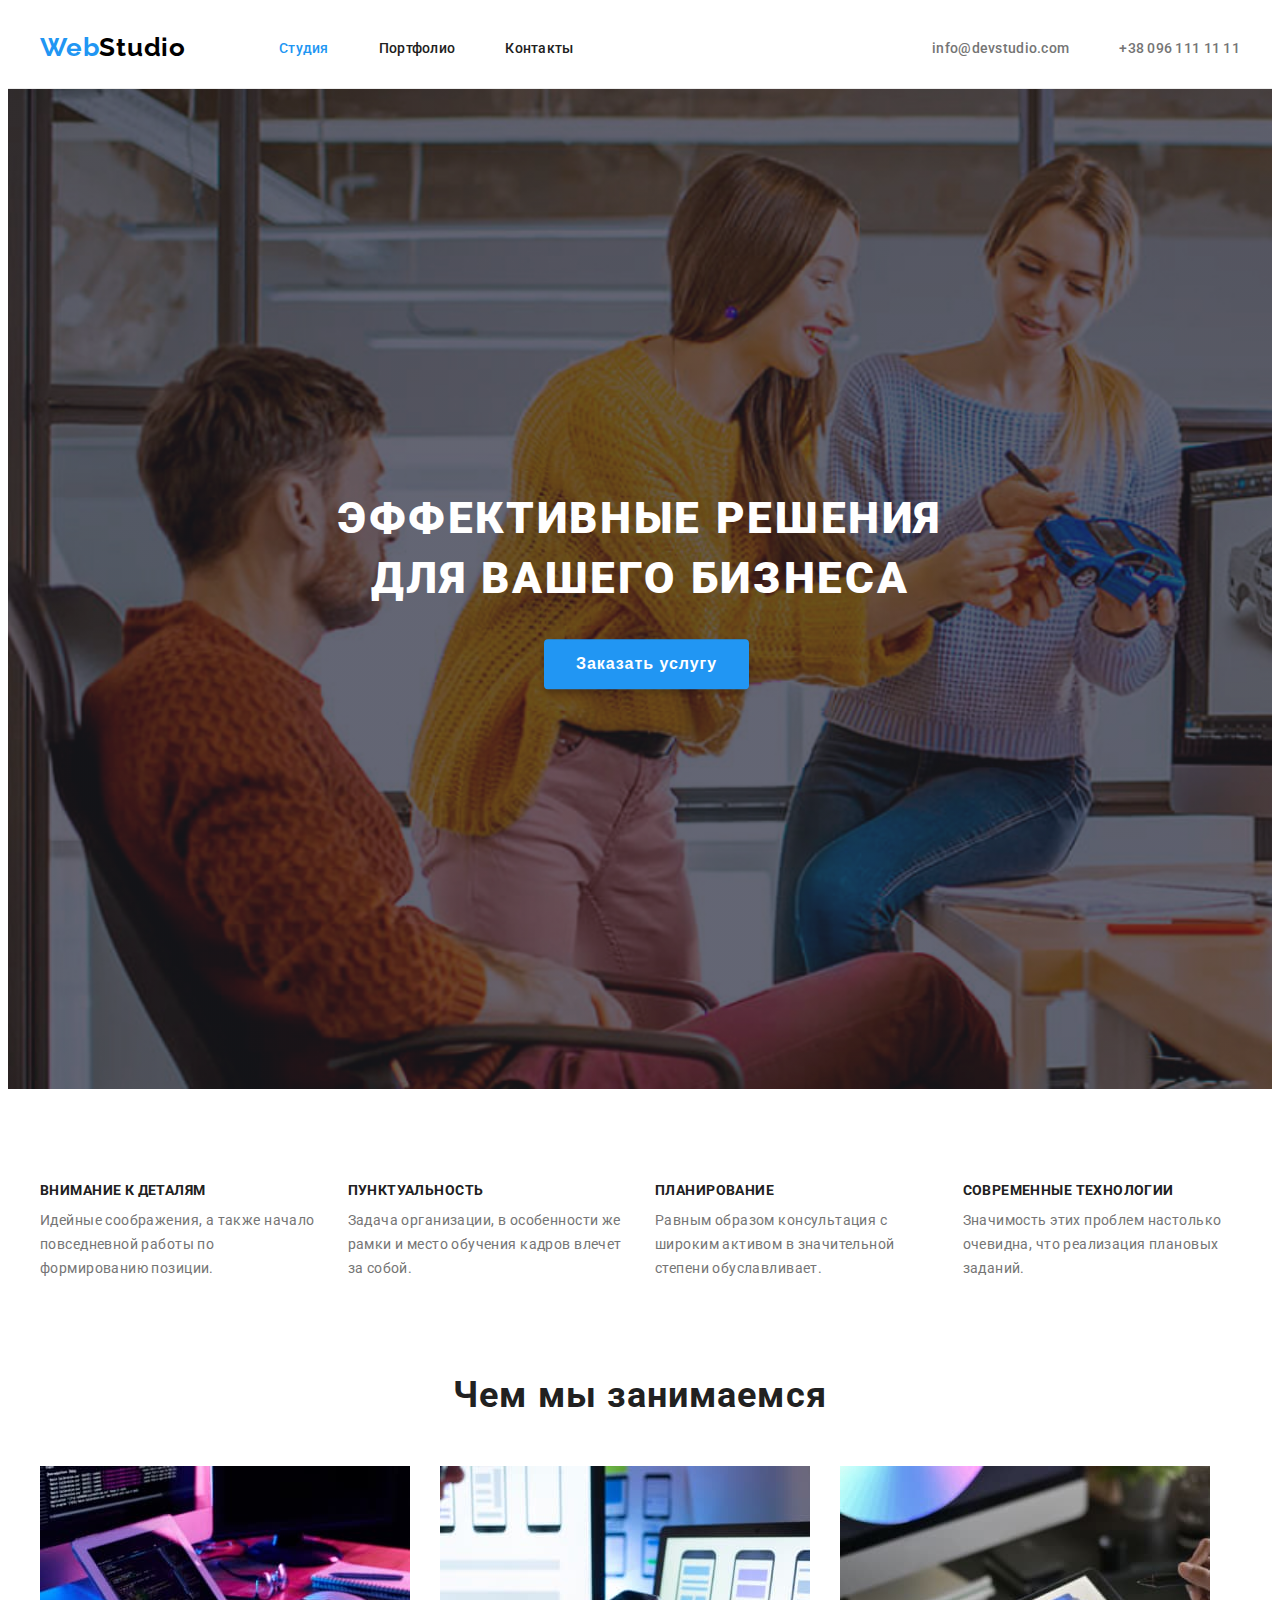
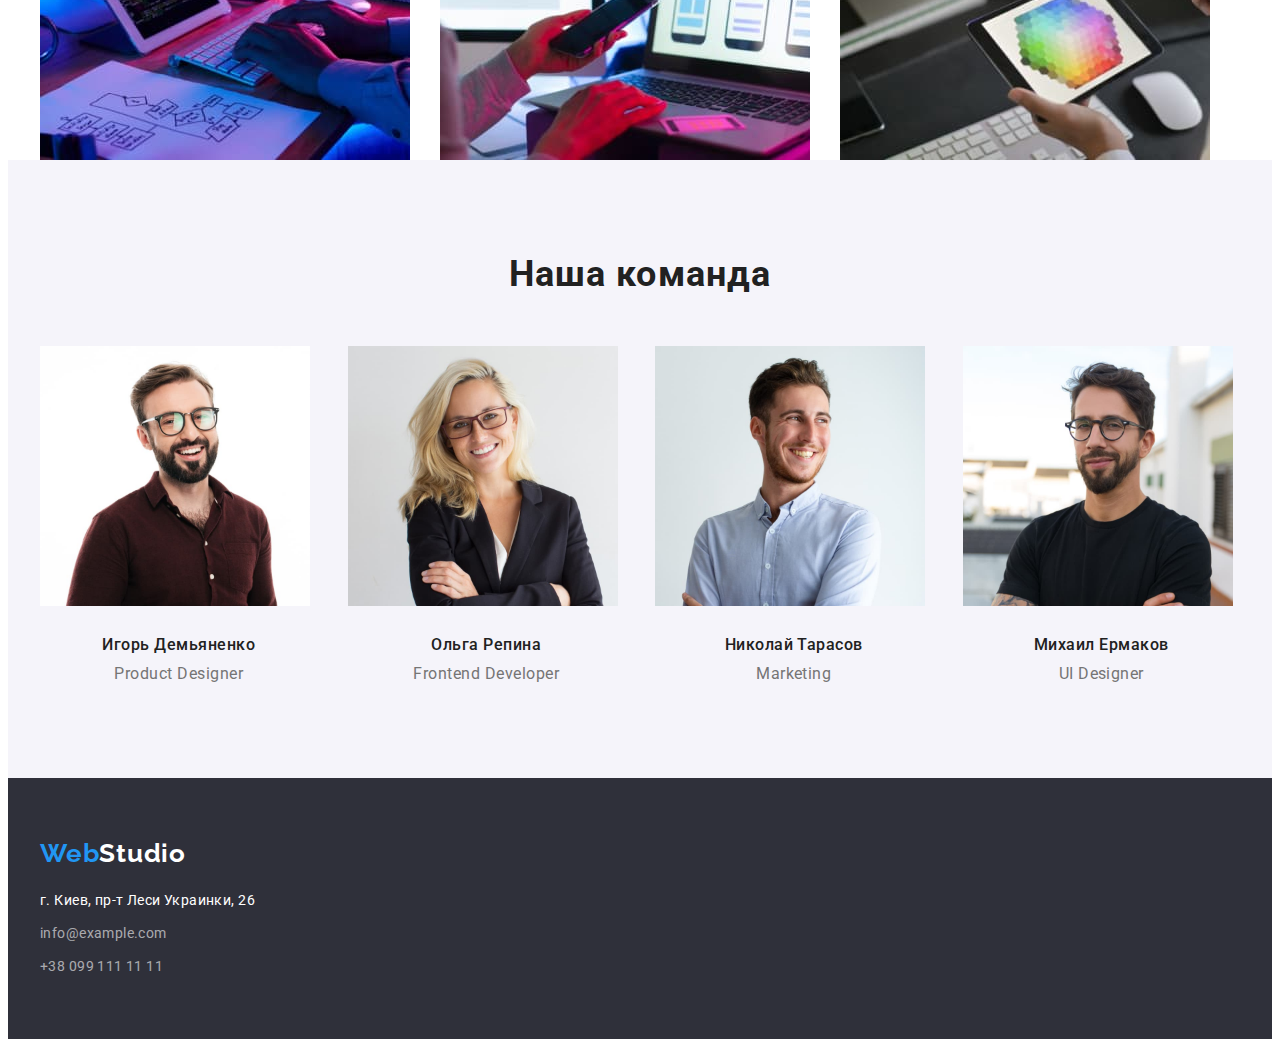
==== commit afeaa4b7: "Corrections to HW 3" ====
--- a/index.html
+++ b/index.html
@@ -58,63 +58,75 @@
 
     <main>
         <!--HEROUS-->
-        <div class="herous-background">
-            <div class="container">
-                <section class="hero">
-                    <div class="hero-middle">
+        <section class="hero">
+            <div class="herous-background">
+                <div class="herous-slogan">
                         <h1 class="main-slogan">ЭФФЕКТИВНЫЕ РЕШЕНИЯ ДЛЯ ВАШЕГО БИЗНЕСА</h1>
                         <button class="modal-btn" type="button">Заказать услугу</button>
+                </div>
+    
+            </div>
+        </section>
+        
+        
+        <!--OUR DISTINCTIVE FEATURES-->
+        
+            <section class="features">
+                <div class="container">
+                    <div>
+                        <h2 hidden>Наши преимущества</h2>
+                        <ul class="list features-list">
+                            <li class="features-list-item">
+                                <h3 class="features-title">внимание к деталям</h3>
+                                <p class="features-text">Идейные соображения, а также начало повседневной работы по формированию позиции.
+                                </p>
+                            </li>
+                            <li class="features-list-item">
+                                <h3 class="features-title">пунктуальность</h3>
+                                <p class="features-text">Задача организации, в особенности же рамки и место обучения кадров влечет за собой.
+                                </p>
+                            </li>
+                            <li class="features-list-item">
+                                <h3 class="features-title">планирование</h3>
+                                <p class="features-text">Равным образом консультация с широким активом в значительной степени обуславливает.
+                                </p>
+                            </li>
+                            <li class="features-list-item">
+                                <h3 class="features-title">современные технологии</h3>
+                                <p class="features-text">Значимость этих проблем настолько очевидна, что реализация плановых заданий.</p>
+                            </li>
+                        </ul>
                     </div>
-                </section>
-        
-            </div>
+                </div>
+                   
+            </section>
+
         </div>
-        
-        <!--OUR DISTINCTIVE FEATURES-->
-        <div class="container">
-            <section>
-                <div>
-                    <h2 hidden>Наши преимущества</h2>
-                    <ul class="list features-list">
-                        <li class="features-list-item">
-                            <h3 class="features-title">внимание к деталям</h3>
-                            <p class="features-text">Идейные соображения, а также начало повседневной работы по формированию позиции.</p>
-                        </li>
-                        <li class="features-list-item">
-                            <h3 class="features-title">пунктуальность</h3>
-                            <p class="features-text">Задача организации, в особенности же рамки и место обучения кадров влечет за собой.</p>
-                        </li>
-                        <li class="features-list-item">
-                            <h3 class="features-title">планирование</h3>
-                            <p class="features-text">Равным образом консультация с широким активом в значительной степени обуславливает.</p>
-                        </li>
-                        <li class="features-list-item">
-                            <h3 class="features-title">современные технологии</h3>
-                            <p class="features-text">Значимость этих проблем настолько очевидна, что реализация плановых заданий.</p>
-                        </li>
-                    </ul>
-                </div>
-            </section>
-
-        </div>
-
-        <div class="container">
-            <section>
-                <!--WHAT WE ARE DOING-->
-                <div>
+
+            <!--WHAT WE ARE DOING-->
+            <section class="activities">
+                <div class="container">
+                
                     <h2 class="activity">Чем мы занимаемся</h2>
                     <ul class="list activity-list">
-                        <li class="activity-list-item"><img src="./images/what-are-we-doing/left.jpg" alt="Человек печатает на клавиатуре" width="370" height="294"> 
-                        </li>
-                        <li class="activity-list-item"><img src="./images/what-are-we-doing/middle.jpg" alt="Человек держит в руках телефон" width="370" height="294">
-                        </li>
-                        <li class="activity-list-item"><img src="./images/what-are-we-doing/right.jpg" alt="Человек держит в руках планшет" width="370" height="294">
-                        </li>
-                    </ul>
-                </div>
+                        <li class="activity-list-item"><img src="./images/what-are-we-doing/left.jpg"
+                                    alt="Человек печатает на клавиатуре" width="370" height="294">
+                        </li>
+                        <li class="activity-list-item"><img src="./images/what-are-we-doing/middle.jpg"
+                                    alt="Человек держит в руках телефон" width="370" height="294">
+                        </li>
+                        <li class="activity-list-item"><img src="./images/what-are-we-doing/right.jpg"
+                                    alt="Человек держит в руках планшет" width="370" height="294">
+                        </li>
+                    </ul>
+                    
+
+                    
+                </div>
+            </section>
+               
             
-            </section>
-        </div>
+        
 
         
             <section class="employees">
--- a/css/styles.css
+++ b/css/styles.css
@@ -138,7 +138,21 @@
 
 /*====HEROUS====*/
 
+.hero {
+  position: relative;
+}
+
+.herous-slogan {
+  position: absolute;
+  top: 50%;
+  left: 50%;
+  margin-right: -50%;
+  transform: translate(-50%, -50%);
+}
+
 .herous-background {
+  padding-top: 200px;
+  padding-bottom: 200px;
   background-color: ;
   background-image: linear-gradient(
       rgba(47, 48, 58, 0.4),
@@ -152,8 +166,6 @@
 .hero-middle {
   display: block;
   flex-wrap: wrap;
-  padding-top: 252px;
-  padding-left: 252px;
 }
 
 .main-slogan {
@@ -193,6 +205,10 @@
 
 /*====FEATURES SECTION====*/
 
+.features {
+  padding-top: 94px;
+}
+
 .features-list {
   display: flex;
   flex-wrap: wrap;
@@ -210,7 +226,6 @@
   line-height: 1.14;
   letter-spacing: 0.03em;
   text-transform: uppercase;
-  padding-top: 94px;
 
   color: #212121;
 }
@@ -229,6 +244,11 @@
 /*====END FEATURES SECTION====*/
 
 /*====WHAT WE ARE DOING====*/
+
+.activities {
+  padding-top: 94px;
+}
+
 .activity-list {
   display: flex;
   margin-left: -30px;
@@ -247,9 +267,7 @@
   line-height: 1.16;
   text-align: center;
   letter-spacing: 0.03em;
-  padding-bottom: 50px;
-  padding-top: 94px;
-
+  margin-bottom: 50px;
   color: #212121;
 }
 
@@ -257,6 +275,7 @@
 
 .employees {
   background-color: #f5f4fa;
+  padding-top: 94px;
 }
 
 .masters-list {
@@ -277,9 +296,7 @@
   line-height: 1.16;
   text-align: center;
   letter-spacing: 0.03em;
-  padding-bottom: 50px;
-  padding-top: 94px;
-
+  margin-bottom: 50px;
   color: #212121;
 }
 
@@ -311,13 +328,13 @@
 
 /*==PORTFOLIO MAIN==*/
 
-.section-portfolio {
+.section-portfolio-items {
+  padding-top: 94px;
   padding-bottom: 94px;
 }
 
 .projects-list-buttons {
-  padding-top: 94px;
-  padding-bottom: 34px;
+  margin-bottom: 50px;
 }
 
 .buttons-list {
@@ -334,14 +351,13 @@
 .images-list {
   display: flex;
   flex-wrap: wrap;
-  padding-top: -50px;
   margin-left: -30px;
+  margin-top: ;
 }
 
 .images-list-item {
   flex-basis: calc((100%-90px) / 3 - 30px);
   margin-left: 30px;
-  padding-top: 30px;
 }
 
 .portfolio-list-btn {
@@ -399,7 +415,7 @@
 }
 
 .info-footer-item:not(:last-child) {
-  padding-bottom: 9px;
+  margin-bottom: 9px;
 }
 
 .logo-text-footer {
